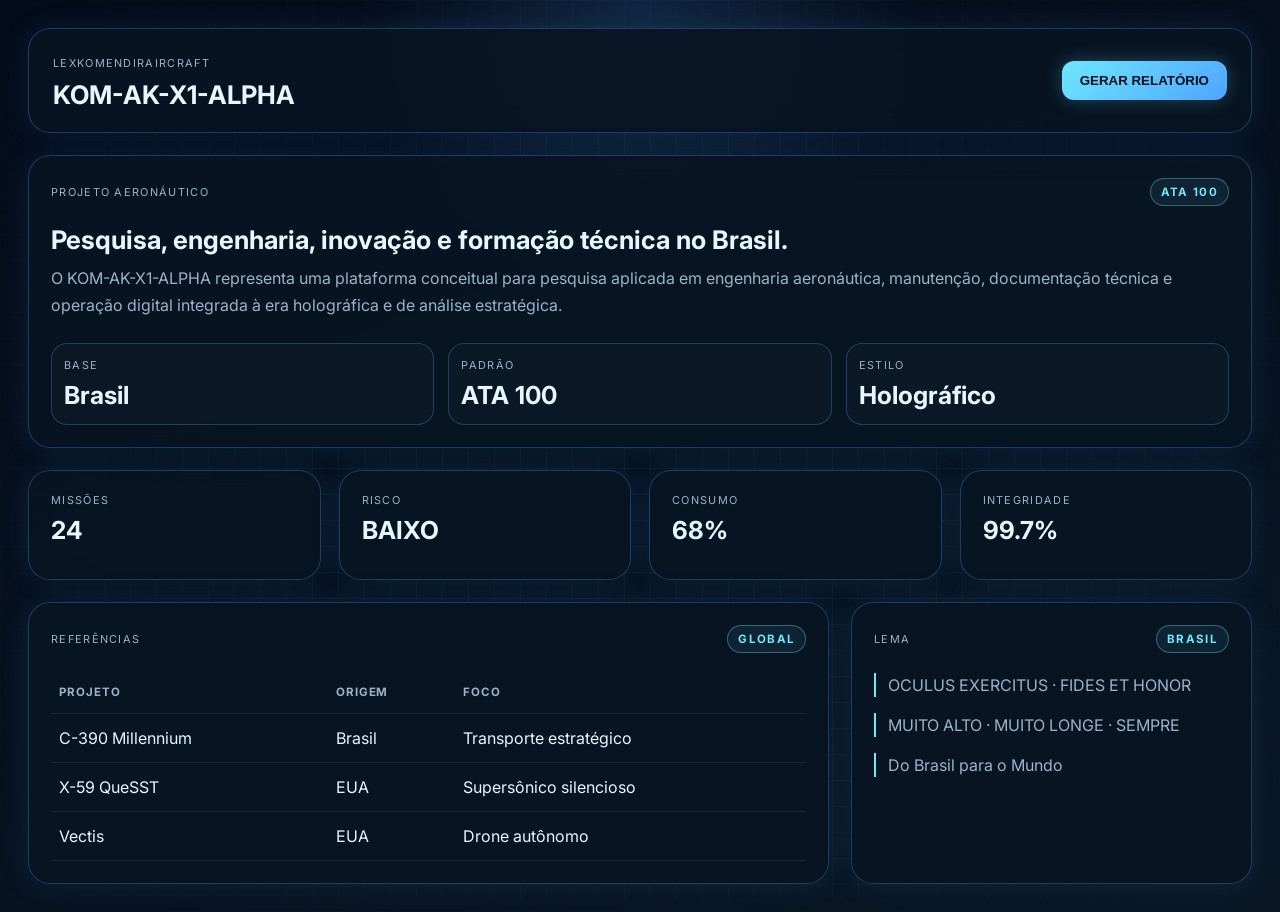
==== index_holograma.html @ c672817d "Deliver the final aerospace dashboard, backend API, and deployment-ready project files for the LexKo" ====
<!DOCTYPE html>
<html lang="pt-BR">
  <head>
    <meta charset="UTF-8" />
    <meta name="viewport" content="width=device-width, initial-scale=1.0" />
    <title>KOM-AK-X1-ALPHA | Holograma</title>
    <meta name="description" content="LexKomendirAirCraft — Projeto aeronáutico nacional com painel holográfico" />
    <link rel="preconnect" href="https://fonts.googleapis.com" />
    <link rel="preconnect" href="https://fonts.gstatic.com" crossorigin />
    <link href="https://fonts.googleapis.com/css2?family=Inter:wght@400;500;600;700;800&display=swap" rel="stylesheet" />
    <link rel="stylesheet" href="assets/styles.css" />
  </head>
  <body>
    <div class="grid-bg"></div>
    <div class="app-shell app-shell--wide">
      <main class="main-panel full-panel">
        <header class="topbar">
          <div>
            <small>LEXKOMENDIRAIRCRAFT</small>
            <h2>KOM-AK-X1-ALPHA</h2>
          </div>
          <button id="generateReport" class="action-btn">GERAR RELATÓRIO</button>
        </header>

        <section class="hero-grid hero-grid--single">
          <article class="panel feature-panel">
            <div class="panel-head">
              <span>PROJETO AERONÁUTICO</span>
              <b>ATA 100</b>
            </div>
            <h3>Pesquisa, engenharia, inovação e formação técnica no Brasil.</h3>
            <p>
              O KOM-AK-X1-ALPHA representa uma plataforma conceitual para pesquisa aplicada em engenharia aeronáutica,
              manutenção, documentação técnica e operação digital integrada à era holográfica e de análise estratégica.
            </p>

            <div class="metrics-row metrics-row--wide">
              <div class="metric-card">
                <small>BASE</small>
                <strong>Brasil</strong>
              </div>
              <div class="metric-card">
                <small>PADRÃO</small>
                <strong>ATA 100</strong>
              </div>
              <div class="metric-card">
                <small>ESTILO</small>
                <strong>Holográfico</strong>
              </div>
            </div>
          </article>
        </section>

        <section class="stats-grid stats-grid--wide">
          <article class="panel stat-card">
            <small>MISSÕES</small>
            <strong>24</strong>
          </article>
          <article class="panel stat-card">
            <small>RISCO</small>
            <strong>BAIXO</strong>
          </article>
          <article class="panel stat-card">
            <small>CONSUMO</small>
            <strong>68%</strong>
          </article>
          <article class="panel stat-card">
            <small>INTEGRIDADE</small>
            <strong>99.7%</strong>
          </article>
        </section>

        <section class="bottom-grid">
          <article class="panel table-panel">
            <div class="panel-head">
              <span>REFERÊNCIAS</span>
              <b>GLOBAL</b>
            </div>
            <table>
              <thead>
                <tr>
                  <th>Projeto</th>
                  <th>Origem</th>
                  <th>Foco</th>
                </tr>
              </thead>
              <tbody>
                <tr>
                  <td>C-390 Millennium</td>
                  <td>Brasil</td>
                  <td>Transporte estratégico</td>
                </tr>
                <tr>
                  <td>X-59 QueSST</td>
                  <td>EUA</td>
                  <td>Supersônico silencioso</td>
                </tr>
                <tr>
                  <td>Vectis</td>
                  <td>EUA</td>
                  <td>Drone autônomo</td>
                </tr>
              </tbody>
            </table>
          </article>

          <article class="panel logs-panel">
            <div class="panel-head">
              <span>LEMA</span>
              <b>BRASIL</b>
            </div>
            <ul class="log-list">
              <li>OCULUS EXERCITUS · FIDES ET HONOR</li>
              <li>MUITO ALTO · MUITO LONGE · SEMPRE</li>
              <li>Do Brasil para o Mundo</li>
            </ul>
          </article>
        </section>
      </main>
    </div>
    <script src="assets/script.js"></script>
  </body>
</html>
---- assets/styles.css ----
:root {
  --bg: #040b1a;
  --bg-2: #091725;
  --panel: rgba(9, 21, 35, 0.88);
  --panel-soft: rgba(12, 25, 40, 0.75);
  --line: rgba(96, 165, 250, 0.28);
  --cyan: #6ee7ff;
  --blue: #4ea5ff;
  --text: #e6f7ff;
  --muted: #9ab4c7;
  --success: #7ef7c3;
  --shadow: rgba(78, 165, 255, 0.12);
}

* {
  box-sizing: border-box;
}

html, body {
  margin: 0;
  min-height: 100%;
  font-family: "Inter", sans-serif;
  background: radial-gradient(circle at top, rgba(78, 165, 255, 0.16), transparent 25%), linear-gradient(160deg, var(--bg), var(--bg-2));
  color: var(--text);
}

body {
  position: relative;
}

.grid-bg {
  position: fixed;
  inset: 0;
  background-image: linear-gradient(rgba(110, 231, 255, 0.04) 1px, transparent 1px), linear-gradient(90deg, rgba(110, 231, 255, 0.04) 1px, transparent 1px);
  background-size: 26px 26px;
  pointer-events: none;
  mask-image: radial-gradient(circle at center, black 45%, transparent 100%);
}

.app-shell {
  position: relative;
  z-index: 1;
  max-width: 1440px;
  margin: 0 auto;
  display: grid;
  grid-template-columns: 280px 1fr;
  gap: 22px;
  padding: 28px;
}

.app-shell--wide {
  grid-template-columns: 1fr;
}

.sidebar,
.panel,
.topbar {
  border: 1px solid var(--line);
  background: var(--panel);
  border-radius: 22px;
  backdrop-filter: blur(14px);
  box-shadow: 0 0 30px var(--shadow);
}

.sidebar {
  padding: 22px 18px;
}

.brand {
  display: flex;
  align-items: center;
  gap: 16px;
  margin-bottom: 26px;
}

.brand-mark {
  width: 52px;
  height: 52px;
  display: grid;
  place-items: center;
  border-radius: 14px;
  background: linear-gradient(135deg, var(--cyan), var(--blue));
  color: #04111a;
  font-weight: 800;
  font-size: 1.5rem;
  box-shadow: 0 0 24px rgba(110, 231, 255, 0.5);
}

.brand small,
.topbar small,
.panel-head,
.status-box small,
.metric-card small,
.stat-card small {
  color: var(--muted);
  letter-spacing: 0.12em;
  font-size: 0.68rem;
  text-transform: uppercase;
}

.brand h1 {
  margin: 6px 0 0;
  font-size: 1.2rem;
}

.nav {
  display: grid;
  gap: 10px;
}

.nav-item {
  border: 1px solid transparent;
  border-radius: 12px;
  background: rgba(255,255,255,0.02);
  color: var(--text);
  padding: 12px 14px;
  text-align: left;
  font-weight: 700;
  letter-spacing: 0.08em;
  cursor: pointer;
  transition: 0.2s ease;
}

.nav-item.active,
.nav-item:hover {
  border-color: rgba(110, 231, 255, 0.4);
  background: rgba(110, 231, 255, 0.08);
}

.status-box {
  margin-top: 24px;
  border: 1px solid var(--line);
  border-radius: 16px;
  background: rgba(255,255,255,0.02);
  padding: 16px;
}

.status-row {
  display: flex;
  align-items: center;
  gap: 10px;
  margin: 12px 0 6px;
}

.status-dot {
  display: inline-block;
  width: 10px;
  height: 10px;
  border-radius: 50%;
  background: var(--success);
  box-shadow: 0 0 16px var(--success);
}

.status-box p {
  margin: 0;
  color: var(--muted);
  font-size: 0.8rem;
}

.main-panel {
  display: flex;
  flex-direction: column;
  gap: 22px;
}

.full-panel {
  padding: 0;
}

.topbar {
  display: flex;
  align-items: center;
  justify-content: space-between;
  padding: 22px 24px;
}

.topbar h2 {
  font-size: clamp(1.5rem, 2vw, 2.3rem);
  margin: 8px 0 0;
}

.action-btn {
  border: none;
  border-radius: 12px;
  padding: 12px 18px;
  background: linear-gradient(135deg, var(--cyan), var(--blue));
  color: #04111a;
  font-weight: 800;
  cursor: pointer;
  box-shadow: 0 0 18px rgba(110, 231, 255, 0.25);
}

.hero-grid,
.bottom-grid {
  display: grid;
  grid-template-columns: 2fr 1fr;
  gap: 22px;
}

.hero-grid--single {
  grid-template-columns: 1fr;
}

.panel {
  padding: 22px;
}

.panel-head {
  display: flex;
  align-items: center;
  justify-content: space-between;
  gap: 12px;
}

.panel-head b {
  color: var(--cyan);
  background: rgba(110, 231, 255, 0.08);
  border: 1px solid rgba(110, 231, 255, 0.35);
  border-radius: 999px;
  padding: 6px 10px;
  font-size: 0.72rem;
}

.live-badge {
  color: var(--success);
}

.feature-panel h3 {
  margin: 18px 0 10px;
  font-size: clamp(1.6rem, 2vw, 2.3rem);
}

.feature-panel p {
  margin: 0;
  color: var(--muted);
  line-height: 1.7;
}

.metrics-row {
  display: grid;
  grid-template-columns: repeat(3, minmax(120px, 1fr));
  gap: 14px;
  margin-top: 24px;
}

.metrics-row--wide {
  grid-template-columns: repeat(3, minmax(160px, 1fr));
}

.metric-card {
  border: 1px solid var(--line);
  border-radius: 16px;
  padding: 14px 12px;
  background: rgba(255,255,255,0.02);
}

.metric-card small,
.stat-card small {
  display: block;
}

.metric-card strong,
.stat-card strong {
  display: block;
  margin-top: 8px;
  font-size: 1.55rem;
}

.signal-panel {
  display: flex;
  flex-direction: column;
  justify-content: center;
}

.signal-bars {
  display: flex;
  align-items: end;
  justify-content: space-between;
  height: 165px;
  gap: 10px;
  padding: 20px 12px 4px;
  border: 1px solid var(--line);
  border-radius: 18px;
  background: linear-gradient(180deg, rgba(110, 231, 255, 0.05), rgba(76, 90, 120, 0.02));
  margin-top: 20px;
}

.signal-bars span {
  flex: 1;
  border-radius: 999px 999px 0 0;
  background: linear-gradient(180deg, var(--cyan), var(--blue));
  box-shadow: 0 0 18px rgba(110, 231, 255, 0.33);
}

.stats-grid {
  display: grid;
  grid-template-columns: repeat(4, minmax(150px, 1fr));
  gap: 18px;
}

.stats-grid--wide {
  grid-template-columns: repeat(4, minmax(160px, 1fr));
}

.stat-card {
  min-height: 110px;
}

.table-panel table {
  width: 100%;
  border-collapse: collapse;
  margin-top: 18px;
}

.table-panel th,
.table-panel td {
  text-align: left;
  padding: 14px 8px;
  border-bottom: 1px solid rgba(255,255,255,0.08);
}

.table-panel th {
  color: var(--muted);
  font-size: 0.72rem;
  letter-spacing: 0.08em;
  text-transform: uppercase;
}

.log-list {
  margin: 20px 0 0;
  padding: 0;
  list-style: none;
  display: grid;
  gap: 16px;
  color: var(--muted);
}

.log-list li {
  border-left: 2px solid var(--cyan);
  padding-left: 12px;
  line-height: 1.5;
}

@media (max-width: 980px) {
  .app-shell {
    grid-template-columns: 1fr;
  }

  .hero-grid,
  .bottom-grid {
    grid-template-columns: 1fr;
  }

  .stats-grid {
    grid-template-columns: repeat(2, minmax(150px, 1fr));
  }
}

@media (max-width: 640px) {
  .app-shell {
    padding: 16px;
  }

  .topbar {
    flex-direction: column;
    align-items: flex-start;
    gap: 18px;
  }

  .stats-grid,
  .metrics-row {
    grid-template-columns: 1fr;
  }
}
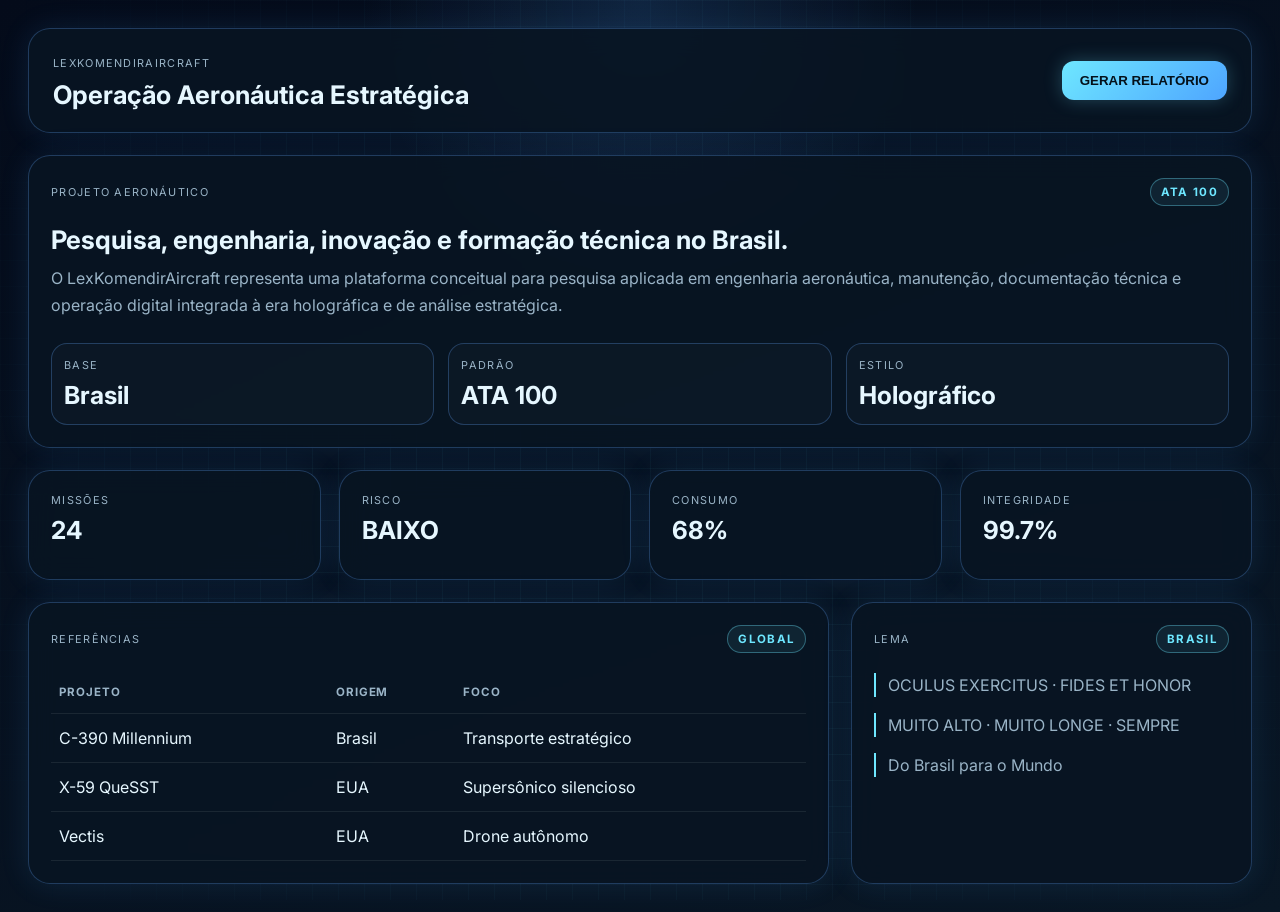
==== commit d26b6f3d: "Rename the project identity to LexKomendirAircraft across the repository UI and docs." ====
--- a/index_holograma.html
+++ b/index_holograma.html
@@ -3,8 +3,8 @@
   <head>
     <meta charset="UTF-8" />
     <meta name="viewport" content="width=device-width, initial-scale=1.0" />
-    <title>KOM-AK-X1-ALPHA | Holograma</title>
-    <meta name="description" content="LexKomendirAirCraft — Projeto aeronáutico nacional com painel holográfico" />
+    <title>LexKomendirAircraft | Holograma</title>
+    <meta name="description" content="LexKomendirAircraft — Projeto aeronáutico nacional com painel holográfico" />
     <link rel="preconnect" href="https://fonts.googleapis.com" />
     <link rel="preconnect" href="https://fonts.gstatic.com" crossorigin />
     <link href="https://fonts.googleapis.com/css2?family=Inter:wght@400;500;600;700;800&display=swap" rel="stylesheet" />
@@ -17,7 +17,7 @@
         <header class="topbar">
           <div>
             <small>LEXKOMENDIRAIRCRAFT</small>
-            <h2>KOM-AK-X1-ALPHA</h2>
+            <h2>Operação Aeronáutica Estratégica</h2>
           </div>
           <button id="generateReport" class="action-btn">GERAR RELATÓRIO</button>
         </header>
@@ -30,7 +30,7 @@
             </div>
             <h3>Pesquisa, engenharia, inovação e formação técnica no Brasil.</h3>
             <p>
-              O KOM-AK-X1-ALPHA representa uma plataforma conceitual para pesquisa aplicada em engenharia aeronáutica,
+              O LexKomendirAircraft representa uma plataforma conceitual para pesquisa aplicada em engenharia aeronáutica,
               manutenção, documentação técnica e operação digital integrada à era holográfica e de análise estratégica.
             </p>
 
